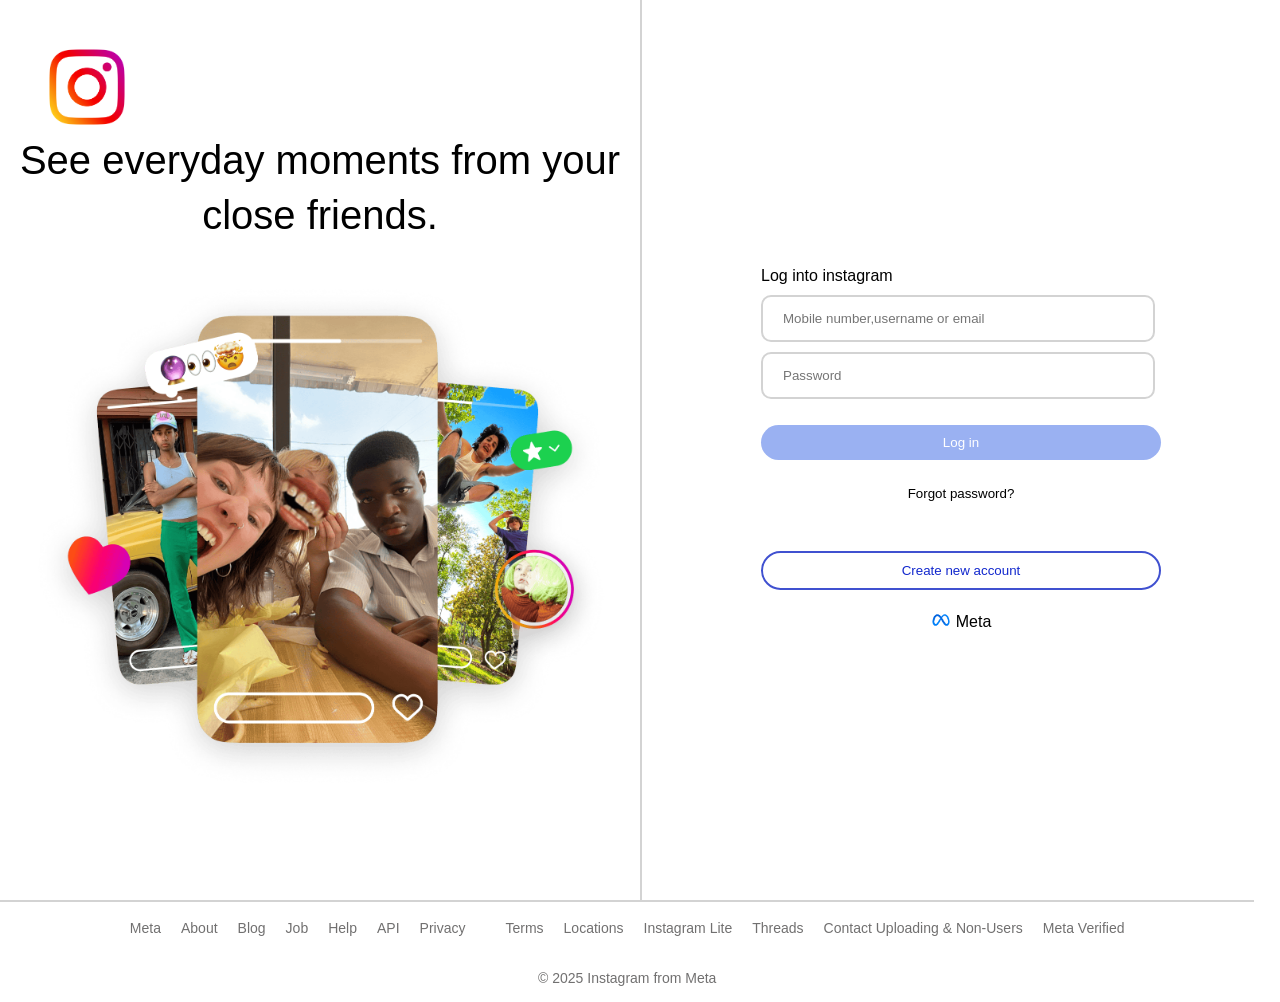
==== index.html @ a4721b9c "Update and rename login_insta.html to index.html" ====
<!DOCTYPE html>
<html lang="en">
<head>
    <meta charset="UTF-8">
    <meta name="viewport" content="width=device-width, initial-scale=1.0">
    <title>instagram</title>
    <link rel="icon" href="tab-icon4.png">
    <link rel="stylesheet" href="general.css">
</head>
<body>
    <div class="sections">
        <!-- LEFT SECTION -->
        <div class="left-section">
            <div class="icon-discription-image">
                <div class="insta-icon">
                    <img class="insta-top-icon" src="insta-inner.png" alt="Top-icon">
                </div>
                <div class="quotes">
                    <div>
                        See everyday moments from your
                    </div>
                    <div class="close-fd">
                        close friends.
                    </div>
                </div>
                <div class="home-image">
                    <img id="randomImage" class="image-home" src="" alt="home_image1" height="90%">
                </div>
            </div>
        </div>

        <div class="separation-line"></div>
        <!-- RIGHT SECTION -->
        <div class="right-section">
            <div class="login-infos">
                <div class="login-txt">
                    Log into instagram
                </div>
                <div class=" input-classes">
                    <input class="user_input" id="user_input" type="text" placeholder="Mobile number,username or email">
                </div>
                <div>
                    <input class="pass_input" id="pass_input" type="text" placeholder="Password">
                </div>
                <div>
                    <button id="login-button" class="login-btn btn" disabled>Log in</button>
                </div>
                <div>
                    <button class="forgot-pass btn">Forgot password?</button>
                </div>
                <div>
                    <button class="create-account btn">Create new account</button>
                </div>
                <div class="meta-icon">
                    <div class="meta-img">
                        <img class="meta-img-icon" src="meta-icon.png" alt="">
                    </div>
                    <div class="meta-txt">Meta</div>
                </div>
            </div>
        </div> 
    </div>

    <!-- single line -->
    <div class="line"></div>

    <!-- bottom-other infos -->
    <div class="bottom">
        <div class="reduction">
            <div> <a class="items" target="_blank" href="https://www.meta.com/en-gb/about/?utm_source=about.meta.com&utm_medium=redirect">Meta</a></div>
            <div> <a class="items" target="_blank" href="https://about.instagram.com/">About</a></div>
            <div> <a class="items" target="_blank" href="https://about.instagram.com/blog">Blog</a></div>
            <div> <a class="items" target="_blank" href="https://about.instagram.com/about-us/careers">Job</a></div>
            <div> <a class="items" target="_blank" href="https://help.instagram.com/">Help</a></div>
            <div> <a class="items" target="_blank" href=" https://developers.facebook.com/docs/instagram-platform">API</a></div>
            <div> <a class="items" target="_blank" href=" https://privacycenter.instagram.com/policy/?entry_point=ig_help_center_data_policy_redirect">Privacy</div>
            <div> <a class="items" target="_blank" href="https://help.instagram.com/581066165581870/">Terms</a></div>
            <div> <a class="items" target="_blank" href="https://www.instagram.com/explore/locations/">Locations</a></div>
            <div> <a class="items" target="_blank" href="https://www.instagram.com/web/lite/">Instagram Lite</a></div>
            <div> <a class="items" target="_blank" href="https://www.threads.com/">Threads</a></div>
            <div> <a class="items" target="_blank" href="https://www.facebook.com/help/instagram/261704639352628">Contact Uploading & Non-Users</a></div>
            <div> <a class="items" target="_blank" href="https://www.instagram.com/accounts/login/?next=https%3A%2F%2Fwww.instagram.com%2Faccounts%2Fmeta_verified%2F%3Fentrypoint%3Dweb_footer%26__coig_login%3D1#">Meta Verified</a></div>
        </div>
        <div class="rights-years">
            &copy; 2025 Instagram from Meta
        </div>
    </div>

    <script>
        const images=[
            "home-pic1.png",
            "home-pic2.png",
            "home-pic3.png",
        ];
        const randomIndex = Math.floor(Math.random() * images.length);
        
        document.getElementById("randomImage").src = images[randomIndex];
    </script>
</body>
</html>
---- general.css ----
body{
    margin: 0px;
}

.sections{
    display: flex;
    flex-direction: row;
}

.left-section,
.right-section,
.separation-line {
  transition: all 0.5s ease;
}

.left-section{
    /* background-color: lightpink; */
    display:flex;
    width: 50vw;
    height: 100vh;
}

.insta-icon{
    /* background-color: lightgoldenrodyellow; */
    padding: 40px 0px 0px 40px;
}

.insta-top-icon{
    width: 94px;
}

.quotes{
    font-family: sans-serif;
    font-size: 40px;
    text-align: center;
}

.close-fd{
    padding-top:10px ;
    padding-bottom:20px ;

}

.home-image{
    /* background-color: lightgreen; */
    width: 50vw;
    height: 67vh;
    display: flex;
    align-items: start;
    justify-content: center;
}

.image-home{
    height: 90%;
    /* background-color: lightblue; */

}

/* separation-line */
.separation-line{
    width: 2px;
    height: 100vh;
    background-color: lightgray;
}
/* RIGHT SECTION */
.right-section{
    /* background-color: lightblue; */
    width: 50vw;
    display: flex;
    flex-direction: column;
    justify-content: center;
    align-items: center;
    font-family: sans-serif;

}

.user_input,
.pass_input{
    display: flex;
    width: 100%;
    max-width: 350px;
    padding: 14px 20px 14px 20px;
    border-radius: 10px;
    border: 2px solid lightgray;
    margin-top: 10px;
    margin-bottom: 10px;
}

.btn{
    width: 400px;
    padding: 10px 0px 10px 0px;
    border:none;
    border-radius: 20px;
    cursor: pointer;
}
.login-btn{
    color: white;
    margin-top: 16px;
    margin-bottom: 8px;
}
.login-btn:disabled{
    background-color: rgba(38, 88, 227, 0.463)  ;
    cursor:no-drop;
}
.login-btn:enabled{
    background-color: rgb(64, 81, 208);
}
.forgot-pass{
    background-color: white;
    transition: background-color 0.15s;
    margin-top: 8px;
    margin-bottom:20px ;
}
.forgot-pass:hover{
    background-color: rgb(242, 242, 242);
}

.create-account{
    color: rgb(18, 40, 205);
    border:2px solid rgb(64, 81, 208);
    background-color: white;
    margin-top: 20px;
}
.meta-icon{
    /* background-color: lightpink; */
    display: flex;
    justify-content: center;
    align-items: center;
    margin-top: 20px;
}
.meta-img-icon{
    width: 20px;
    margin-right:5px ;
}



@media (max-width: 808px) {
  .left-section {
    display: none;
  }

  .separation-line {
    display: none;
  }

  .right-section {
    width: 100vw;
    height: 100vh;
  }
}
/* bottom sectiond */
.line{
    width: 98vw;
    height: 2px;
    background-color: lightgray;
}
.bottom{
    /* background-color: lightblue; */
    width: 98vw;
    height: 100px;
    display: flex;
    align-items: center;
    justify-content: center;
    flex-wrap: wrap;
}
.reduction{
    width: 98vw;
    display: flex;
    align-items: center;
    justify-content: center;
    column-gap: 20px;
    /* background-color: lightpink; */
    
    flex-wrap: wrap;
}
.items{
    font-family: sans-serif;
    color: rgb(113, 112, 112);
    font-size: 14px;
    text-decoration: none;
    transition: text-decoration 0.15s;
}
.items:hover{
    text-decoration: underline;
}
/* rights reserverd */
.rights-years{
    font-family: sans-serif;
    color: rgb(113, 112, 112);
    font-size: 14px;
}
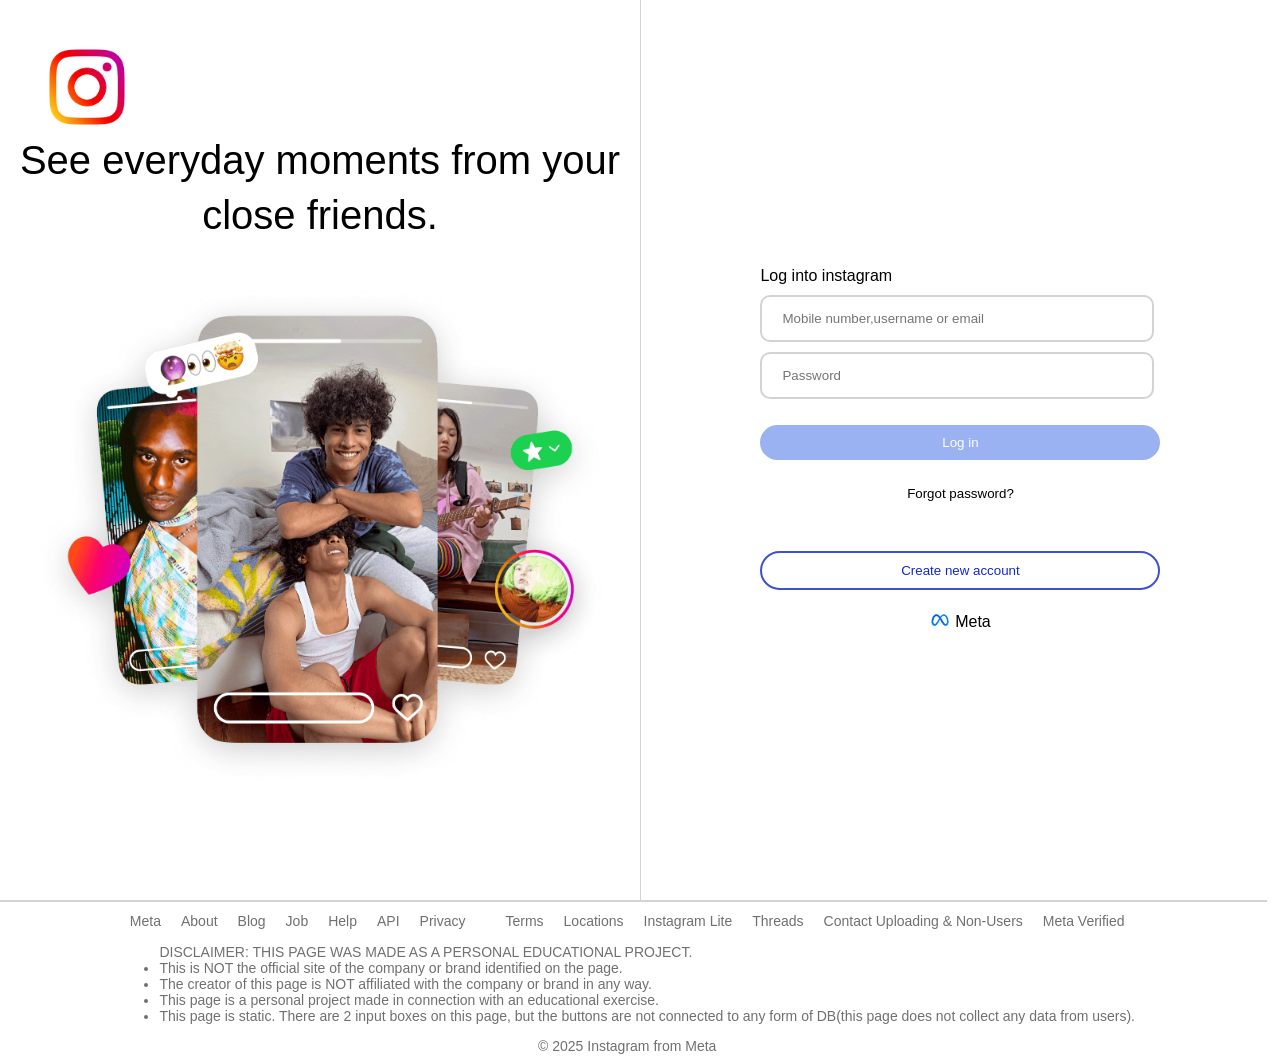
==== commit 1fd1794e: "Add disclaimer for educational project Added a disclaimer to clarify the project's educational purpo" ====
--- a/index.html
+++ b/index.html
@@ -82,6 +82,15 @@
             <div> <a class="items" target="_blank" href="https://www.instagram.com/accounts/login/?next=https%3A%2F%2Fwww.instagram.com%2Faccounts%2Fmeta_verified%2F%3Fentrypoint%3Dweb_footer%26__coig_login%3D1#">Meta Verified</a></div>
         </div>
         <div class="rights-years">
+            <div class="disclaimer-text">
+                <ul>
+                    DISCLAIMER: THIS PAGE WAS MADE AS A PERSONAL EDUCATIONAL PROJECT.
+                    <li>This is NOT the official site of the company or brand identified on the page.</li>
+                    <li>The creator of this page is NOT affiliated with the company or brand in any way.</li>
+                    <li>This page is a personal project made in connection with an educational exercise.</li>
+                    <li>This page is static. There are 2 input boxes on this page, but the buttons are not connected to any form of DB(this page does not collect any data from users).</li>
+                </ul>
+            </div>
             &copy; 2025 Instagram from Meta
         </div>
     </div>
@@ -98,3 +107,4 @@
     </script>
 </body>
 </html>
+
--- a/general.css
+++ b/general.css
@@ -16,7 +16,7 @@
 .left-section{
     /* background-color: lightpink; */
     display:flex;
-    width: 50vw;
+    width: 60vw;
     height: 100vh;
 }
 
@@ -65,8 +65,10 @@
 /* RIGHT SECTION */
 .right-section{
     /* background-color: lightblue; */
-    width: 50vw;
-    display: flex;
+   width: 100vw;
+  height: 100vh;
+  padding: 0 20px;
+  display: flex;
     flex-direction: column;
     justify-content: center;
     align-items: center;
@@ -78,7 +80,7 @@
 .pass_input{
     display: flex;
     width: 100%;
-    max-width: 350px;
+  max-width: 350px;
     padding: 14px 20px 14px 20px;
     border-radius: 10px;
     border: 2px solid lightgray;
@@ -121,6 +123,13 @@
     background-color: white;
     margin-top: 20px;
 }
+
+.line-no-deco{
+    text-decoration: none;
+}
+.line-no-deco:active{
+    color: black;
+}
 .meta-icon{
     /* background-color: lightpink; */
     display: flex;
@@ -135,7 +144,7 @@
 
 
 
-@media (max-width: 808px) {
+@media (max-width: 700px) {
   .left-section {
     display: none;
   }
@@ -149,9 +158,10 @@
     height: 100vh;
   }
 }
+
 /* bottom sectiond */
 .line{
-    width: 98vw;
+    width: 99vw;
     height: 2px;
     background-color: lightgray;
 }
@@ -164,7 +174,7 @@
     justify-content: center;
     flex-wrap: wrap;
 }
-.reduction{
+.reduction{padding-top:10px ;
     width: 98vw;
     display: flex;
     align-items: center;
@@ -186,7 +196,17 @@
 }
 /* rights reserverd */
 .rights-years{
+    display: flex;
+    padding-bottom: 10px;
+
+    flex-direction: column;
     font-family: sans-serif;
     color: rgb(113, 112, 112);
     font-size: 14px;
-}+    align-items: center;
+    justify-content: center;
+}
+.disclaimer-text{
+    display: block;
+
+}
